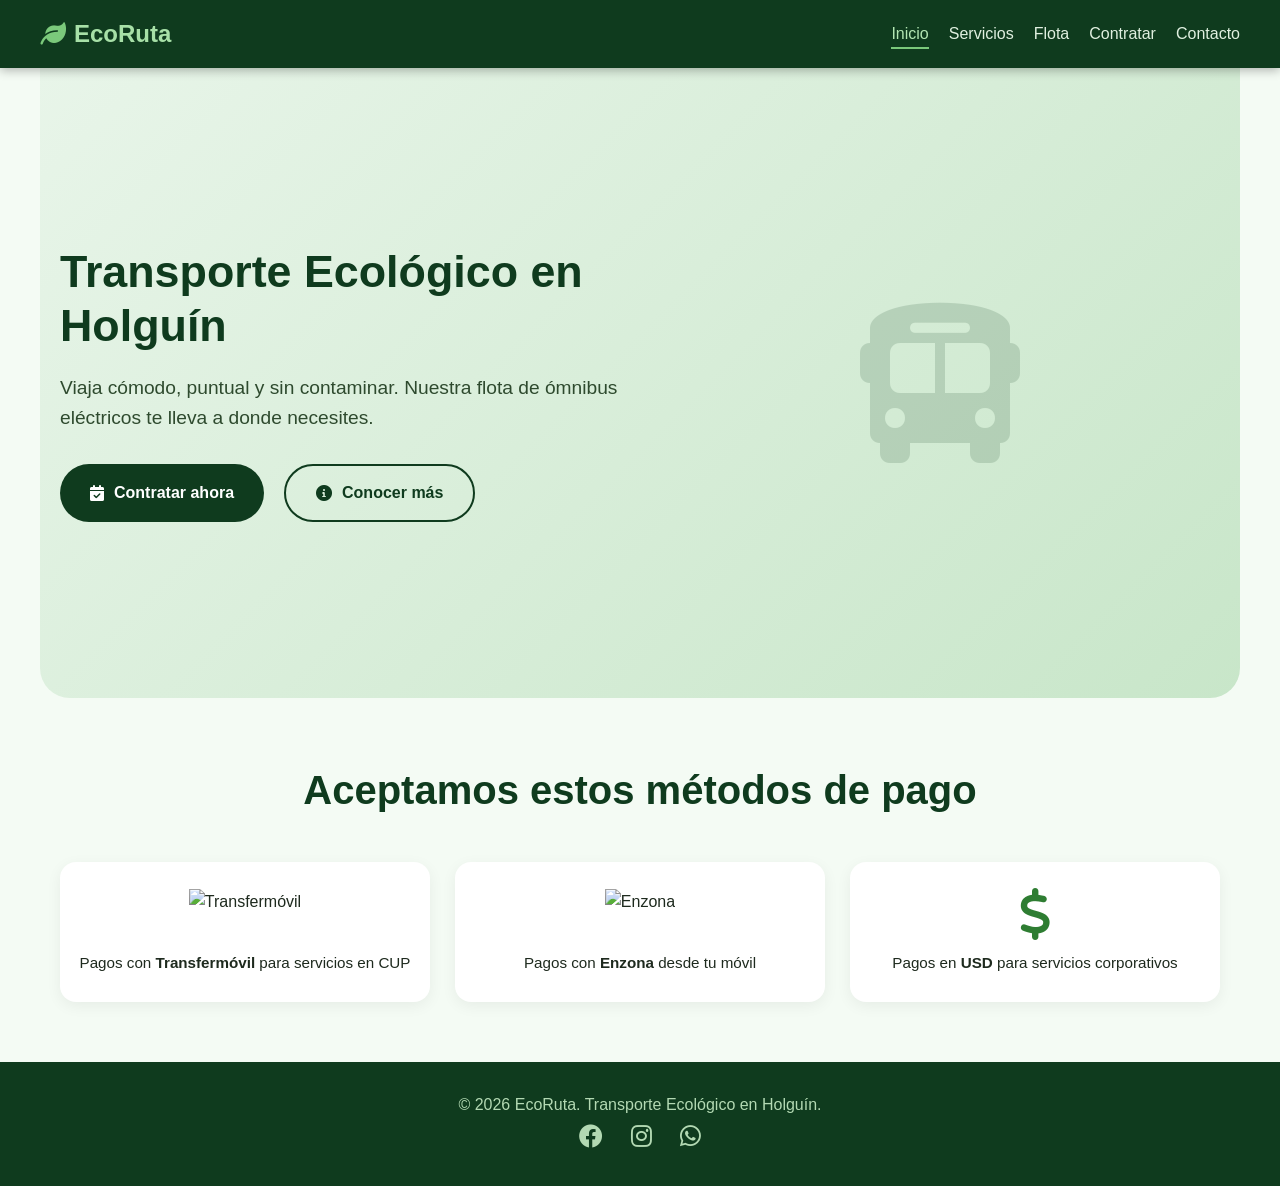
==== index.html @ dfc34566 "web" ====
<!DOCTYPE html>
<html lang="es">
<head>
    <meta charset="UTF-8" />
    <meta name="viewport" content="width=device-width, initial-scale=1.0" />
    <title>EcoRuta - Inicio</title>
    <link rel="stylesheet" href="estilo.css" />
    <link rel="stylesheet" href="https://cdnjs.cloudflare.com/ajax/libs/font-awesome/6.0.0-beta3/css/all.min.css" />
</head>
<body>
    <!-- ENCABEZADO / NAVEGACIÓN -->
    <header>
        <nav class="navbar">
            <div class="logo">
                <i class="fas fa-leaf"></i>
                <span>EcoRuta</span>
            </div>
            <ul class="nav-links">
                <li><a href="index.html" class="active">Inicio</a></li>
                <li><a href="servicios.html">Servicios</a></li>
                <li><a href="flota.html">Flota</a></li>
                <li><a href="contratar.html">Contratar</a></li>
                <li><a href="contacto.html">Contacto</a></li>
            </ul>
            <div class="hamburger" id="hamburger">
                <i class="fas fa-bars"></i>
            </div>
        </nav>
    </header>

    <!-- SECCIÓN HERO -->
    <section class="hero">
        <div class="hero-content">
            <h1>Transporte Ecológico en Holguín</h1>
            <p>
                Viaja cómodo, puntual y sin contaminar. Nuestra flota de
                ómnibus eléctricos te lleva a donde necesites.
            </p>
            <div class="hero-buttons">
                <a href="contratar.html" class="btn btn-primary">
                    <i class="fas fa-calendar-check"></i> Contratar ahora
                </a>
                <a href="servicios.html" class="btn btn-secondary">
                    <i class="fas fa-info-circle"></i> Conocer más
                </a>
            </div>
        </div>
        <div class="hero-image">
            <i class="fas fa-bus icon-bus"></i>
        </div>
    </section>

    <!-- SECCIÓN MÉTODOS DE PAGO (Destacado en Inicio) -->
    <section class="pagos">
        <h2>Aceptamos estos métodos de pago</h2>
        <div class="pagos-grid">
            <div class="pago-card">
                <img src="img/Transfermovil.jfif" alt="Transfermóvil" class="logo-pago" />
                <p>Pagos con <strong>Transfermóvil</strong> para servicios en CUP</p>
            </div>
            <div class="pago-card">
                <img src="img/Enzona.jfif" alt="Enzona" class="logo-pago" />
                <p>Pagos con <strong>Enzona</strong> desde tu móvil</p>
            </div>
            <div class="pago-card">
                <i class="fas fa-dollar-sign icono-dolar"></i>
                <p>Pagos en <strong>USD</strong> para servicios corporativos</p>
            </div>
        </div>
    </section>

    <!-- PIE DE PÁGINA -->
    <footer>
        <p>&copy; 2026 EcoRuta. Transporte Ecológico en Holguín.</p>
        <div class="social">
            <a href="#"><i class="fab fa-facebook"></i></a>
            <a href="#"><i class="fab fa-instagram"></i></a>
            <a href="#"><i class="fab fa-whatsapp"></i></a>
        </div>
    </footer>

    <script src="script.js"></script>
</body>
</html>
---- estilo.css ----
/* ============================================================
   RESET Y BASE
   ============================================================ */
* {
    margin: 0;
    padding: 0;
    box-sizing: border-box;
    scroll-behavior: smooth;
}

body {
    font-family: 'Segoe UI', Tahoma, Geneva, Verdana, sans-serif;
    background: #f4fbf4;
    color: #1e2a1e;
    line-height: 1.6;
}

a {
    text-decoration: none;
    color: inherit;
}

ul {
    list-style: none;
}

/* ============================================================
   NAVBAR
   ============================================================ */
header {
    background: #0f3b1e;
    padding: 15px 20px;
    position: sticky;
    top: 0;
    z-index: 1000;
    box-shadow: 0 2px 10px rgba(0, 0, 0, 0.3);
}

.navbar {
    display: flex;
    justify-content: space-between;
    align-items: center;
    max-width: 1200px;
    margin: 0 auto;
}

.logo {
    display: flex;
    align-items: center;
    gap: 8px;
    color: #a7e0a7;
    font-size: 1.5rem;
    font-weight: bold;
}

.logo i {
    font-size: 1.6rem;
    color: #7bc97b;
}

.nav-links {
    display: flex;
    gap: 20px;
}

.nav-links a {
    color: #e0f0e0;
    font-weight: 500;
    transition: color 0.3s;
    font-size: 1rem;
    padding: 5px 0;
}

.nav-links a:hover,
.nav-links a.active {
    color: #b3e6b3;
    border-bottom: 2px solid #7bc97b;
}

.hamburger {
    display: none;
    font-size: 1.8rem;
    color: #e0f0e0;
    cursor: pointer;
}

/* ============================================================
   BOTONES
   ============================================================ */
.btn {
    display: inline-flex;
    align-items: center;
    gap: 10px;
    padding: 14px 30px;
    border-radius: 50px;
    font-weight: 600;
    font-size: 1rem;
    border: none;
    cursor: pointer;
    transition: all 0.3s;
}

.btn-primary {
    background: #0f3b1e;
    color: #fff;
}

.btn-primary:hover {
    background: #1a5c2e;
    transform: scale(1.03);
}

.btn-secondary {
    background: transparent;
    color: #0f3b1e;
    border: 2px solid #0f3b1e;
}

.btn-secondary:hover {
    background: #0f3b1e;
    color: #fff;
}

.btn-full {
    width: 100%;
    justify-content: center;
}

/* ============================================================
   HERO
   ============================================================ */
.hero {
    display: flex;
    align-items: center;
    justify-content: space-between;
    padding: 60px 20px;
    max-width: 1200px;
    margin: 0 auto;
    min-height: 70vh;
    gap: 40px;
    background: linear-gradient(135deg, #e8f5e9, #c8e6c9);
    border-radius: 0 0 30px 30px;
}

.hero-content {
    flex: 1;
}

.hero-content h1 {
    font-size: 2.8rem;
    color: #0f3b1e;
    margin-bottom: 20px;
    line-height: 1.2;
}

.hero-content p {
    font-size: 1.2rem;
    color: #2e4a2e;
    margin-bottom: 30px;
}

.hero-buttons {
    display: flex;
    gap: 20px;
    flex-wrap: wrap;
}

.hero-image {
    flex: 1;
    display: flex;
    justify-content: center;
    align-items: center;
}

.icon-bus {
    font-size: 10rem;
    color: #0f3b1e;
    opacity: 0.15;
}

/* ============================================================
   SECCIONES GENERALES
   ============================================================ */
section {
    padding: 60px 20px;
    max-width: 1200px;
    margin: 0 auto;
}

h2 {
    font-size: 2.5rem;
    color: #0f3b1e;
    text-align: center;
    margin-bottom: 40px;
}

h3 {
    font-size: 1.4rem;
    color: #0f3b1e;
    margin-bottom: 10px;
}

/* ============================================================
   SERVICIOS
   ============================================================ */
.servicios-grid {
    display: grid;
    grid-template-columns: repeat(auto-fit, minmax(280px, 1fr));
    gap: 30px;
}

.servicio-card {
    background: #fff;
    padding: 30px 20px;
    border-radius: 16px;
    text-align: center;
    box-shadow: 0 4px 15px rgba(0, 0, 0, 0.08);
    transition: transform 0.3s;
    border-top: 4px solid #2e7d32;
}

.servicio-card:hover {
    transform: translateY(-8px);
}

.servicio-card i {
    font-size: 2.8rem;
    color: #2e7d32;
    margin-bottom: 15px;
}

.badge {
    display: inline-block;
    background: #2e7d32;
    color: #fff;
    font-size: 0.8rem;
    padding: 4px 14px;
    border-radius: 30px;
    margin-top: 10px;
}

/* ============================================================
   FLOTA
   ============================================================ */
.flota-container {
    display: grid;
    grid-template-columns: repeat(auto-fit, minmax(280px, 1fr));
    gap: 30px;
}

.flota-item {
    background: #fff;
    padding: 30px 20px;
    border-radius: 16px;
    text-align: center;
    box-shadow: 0 4px 15px rgba(0, 0, 0, 0.08);
}

.flota-item i {
    font-size: 3rem;
    color: #2e7d32;
    margin-bottom: 15px;
}

.flota-item ul {
    text-align: left;
    margin-top: 15px;
}

.flota-item ul li {
    padding: 5px 0;
}

.flota-item ul li i {
    font-size: 1rem;
    margin-right: 10px;
    color: #2e7d32;
}

/* ============================================================
   CONTRATAR (FORMULARIO)
   ============================================================ */
.contratar {
    background: #e8f5e9;
    border-radius: 30px;
    padding: 60px 20px;
}

#contrato-form {
    max-width: 700px;
    margin: 0 auto;
    background: #fff;
    padding: 35px 25px;
    border-radius: 16px;
    box-shadow: 0 4px 20px rgba(0, 0, 0, 0.06);
}

.form-group {
    margin-bottom: 18px;
}

.form-group label {
    display: block;
    font-weight: 600;
    margin-bottom: 5px;
    color: #1e2a1e;
    font-size: 0.95rem;
}

.form-group input,
.form-group select,
.form-group textarea {
    width: 100%;
    padding: 12px 15px;
    border: 2px solid #d8e8d8;
    border-radius: 10px;
    font-size: 1rem;
    transition: border 0.3s;
    background: #fafffa;
    -webkit-appearance: none;
    appearance: none;
}

.form-group input:focus,
.form-group select:focus,
.form-group textarea:focus {
    outline: none;
    border-color: #2e7d32;
}

/* ============================================================
   PAGOS (MÉTODOS DE PAGO)
   ============================================================ */
.pagos-grid {
    display: grid;
    grid-template-columns: repeat(auto-fit, minmax(200px, 1fr));
    gap: 25px;
    text-align: center;
}

.pago-card {
    background: #fff;
    padding: 25px 15px;
    border-radius: 16px;
    box-shadow: 0 4px 15px rgba(0, 0, 0, 0.06);
    display: flex;
    flex-direction: column;
    align-items: center;
    justify-content: center;
    min-height: 140px;
    transition: transform 0.3s;
}

.pago-card:hover {
    transform: translateY(-5px);
}

.pago-card p {
    margin-top: 12px;
    font-size: 0.95rem;
}

/* ===== LOGOS DE PAGO UNIFORMES ===== */
.logo-pago {
    height: 50px;
    width: auto;
    object-fit: contain;
}

.icono-dolar {
    font-size: 3.2rem;
    color: #2e7d32;
    display: flex;
    align-items: center;
    justify-content: center;
    height: 50px;
    width: 100%;
}

/* ============================================================
   CONTACTO
   ============================================================ */
.contacto-info {
    display: flex;
    justify-content: center;
    gap: 50px;
    flex-wrap: wrap;
    text-align: center;
}

.contacto-info div i {
    font-size: 2rem;
    color: #2e7d32;
    margin-bottom: 8px;
}

/* ============================================================
   FOOTER
   ============================================================ */
footer {
    background: #0f3b1e;
    color: #b3d9b3;
    text-align: center;
    padding: 30px 20px;
}

footer .social a {
    color: #b3d9b3;
    font-size: 1.5rem;
    margin: 0 12px;
    transition: color 0.3s;
}

footer .social a:hover {
    color: #7bc97b;
}

/* ============================================================
   RESPONSIVE: MÓVILES Y TABLETS
   ============================================================ */

@media (max-width: 768px) {
    /* Menú hamburguesa */
    .nav-links {
        display: none;
        flex-direction: column;
        background: #0f3b1e;
        padding: 20px;
        border-radius: 12px;
        position: absolute;
        top: 70px;
        right: 15px;
        width: 200px;
        gap: 12px;
        box-shadow: 0 4px 15px rgba(0, 0, 0, 0.3);
    }

    .nav-links.active {
        display: flex;
    }

    .hamburger {
        display: block;
    }

    /* Hero en una columna */
    .hero {
        flex-direction: column;
        text-align: center;
        padding: 40px 20px;
        min-height: auto;
        gap: 20px;
    }

    .hero-content h1 {
        font-size: 2rem;
    }

    .hero-content p {
        font-size: 1rem;
    }

    .hero-buttons {
        justify-content: center;
        flex-direction: column;
        align-items: center;
    }

    .btn {
        width: 100%;
        justify-content: center;
        padding: 12px 20px;
        font-size: 0.95rem;
    }

    .icon-bus {
        font-size: 5rem;
    }

    /* Secciones */
    section {
        padding: 40px 15px;
    }

    h2 {
        font-size: 1.8rem;
        margin-bottom: 25px;
    }

    .contratar {
        padding: 40px 15px;
        border-radius: 20px;
    }

    #contrato-form {
        padding: 25px 18px;
    }

    /* Tarjetas en una columna */
    .servicios-grid,
    .flota-container {
        grid-template-columns: 1fr;
        gap: 20px;
    }

    .pagos-grid {
        grid-template-columns: 1fr 1fr;
        gap: 15px;
    }

    /* Logos de pago */
    .logo-pago {
        height: 40px;
    }

    .icono-dolar {
        font-size: 2.6rem;
        height: 40px;
    }

    .pago-card {
        min-height: 120px;
        padding: 20px 10px;
    }

    /* Contacto en columna */
    .contacto-info {
        flex-direction: column;
        gap: 20px;
    }

    /* Footer */
    footer p {
        font-size: 0.9rem;
    }

    footer .social a {
        font-size: 1.3rem;
        margin: 0 10px;
    }
}

/* ============================================================
   RESPONSIVE: MÓVILES MUY PEQUEÑOS
   ============================================================ */
@media (max-width: 480px) {
    .logo {
        font-size: 1.2rem;
    }

    .logo i {
        font-size: 1.3rem;
    }

    .hero-content h1 {
        font-size: 1.6rem;
    }

    .hero-content p {
        font-size: 0.9rem;
    }

    .btn {
        font-size: 0.85rem;
        padding: 10px 16px;
    }

    h2 {
        font-size: 1.5rem;
    }

    .servicio-card h3 {
        font-size: 1.2rem;
    }

    .form-group input,
    .form-group select,
    .form-group textarea {
        padding: 10px 12px;
        font-size: 0.95rem;
    }

    .nav-links {
        width: 180px;
        right: 10px;
    }

    .pagos-grid {
        grid-template-columns: 1fr;
        gap: 12px;
    }

    .logo-pago {
        height: 32px;
    }

    .icono-dolar {
        font-size: 2rem;
        height: 32px;
    }

    .pago-card {
        min-height: 100px;
        padding: 15px 10px;
    }
}
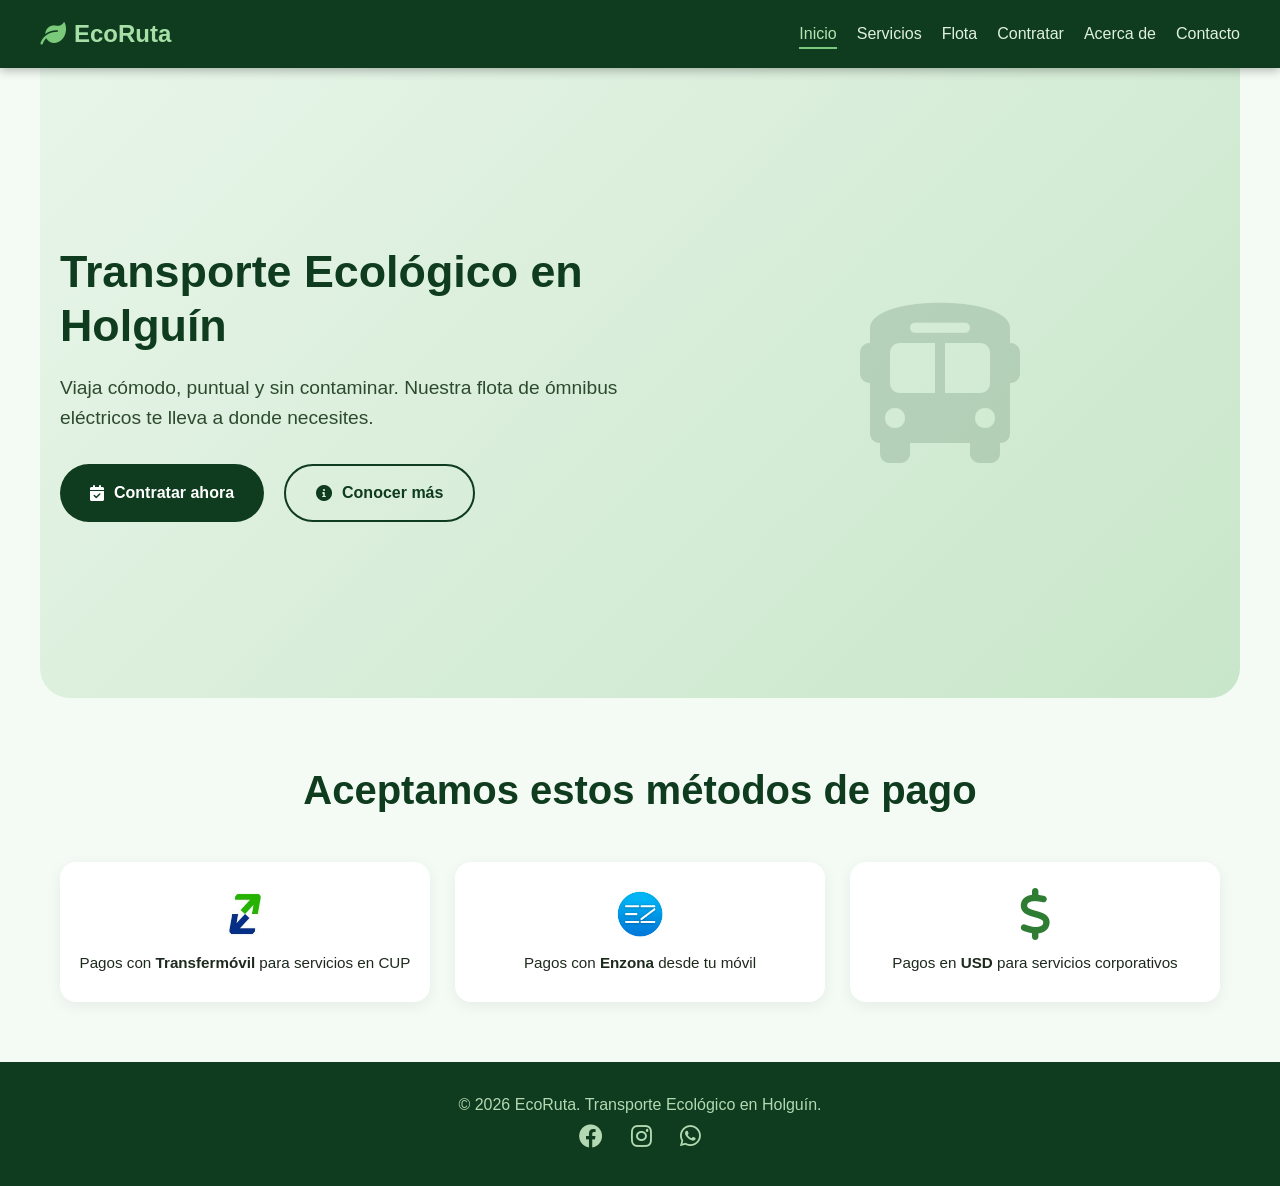
==== commit 401214bc: "Update index.html" ====
--- a/index.html
+++ b/index.html
@@ -20,6 +20,7 @@
                 <li><a href="servicios.html">Servicios</a></li>
                 <li><a href="flota.html">Flota</a></li>
                 <li><a href="contratar.html">Contratar</a></li>
+                <li><a href="acerca.html">Acerca de</a></li>
                 <li><a href="contacto.html">Contacto</a></li>
             </ul>
             <div class="hamburger" id="hamburger">
@@ -81,4 +82,4 @@
 
     <script src="script.js"></script>
 </body>
-</html>+</html>
--- a/estilo.css
+++ b/estilo.css
@@ -284,6 +284,57 @@
     background: #e8f5e9;
     border-radius: 30px;
     padding: 60px 20px;
+}
+
+/* Descripción del formulario - alineada a la izquierda */
+.contratar-descripcion {
+    text-align: center;
+    justify-content: center;
+    font-size: 1.1rem;
+    color: #2e4a2e;
+    max-width: 700px;
+    margin: -15px auto 30px auto;
+    padding: 0 10px;
+    line-height: 1.6;
+}
+
+/* Métodos de pago destacados - mejor espaciado */
+.metodos-pago-destacados {
+    display: flex;
+    justify-content: center;
+    gap: 20px;
+    flex-wrap: wrap;
+    margin-bottom: 30px;
+}
+
+.metodo-pago-item {
+    background: #fff;
+    padding: 10px 24px;
+    border-radius: 12px;
+    box-shadow: 0 2px 10px rgba(0, 0, 0, 0.08);
+    display: flex;
+    align-items: center;
+    gap: 12px;
+    transition: transform 0.2s;
+}
+
+.metodo-pago-item:hover {
+    transform: translateY(-3px);
+}
+
+.metodo-pago-item img {
+    height: 35px;
+    width: auto;
+}
+
+.metodo-pago-item i {
+    font-size: 2rem;
+    color: #2e7d32;
+}
+
+.metodo-pago-item span {
+    font-size: 1rem;
+    color: #0f3b1e;
 }
 
 #contrato-form {
@@ -392,6 +443,99 @@
     font-size: 2rem;
     color: #2e7d32;
     margin-bottom: 8px;
+}
+
+/* ============================================================
+   ACERCA DE NOSOTROS
+   ============================================================ */
+.acerca {
+    padding: 60px 20px;
+    max-width: 1200px;
+    margin: 0 auto;
+}
+
+.acerca-intro {
+    text-align: center;
+    font-size: 1.2rem;
+    color: #2e4a2e;
+    max-width: 800px;
+    margin: -20px auto 40px auto;
+}
+
+.acerca-grid {
+    display: grid;
+    grid-template-columns: repeat(auto-fit, minmax(300px, 1fr));
+    gap: 30px;
+}
+
+.acerca-card {
+    background: #fff;
+    padding: 35px 25px;
+    border-radius: 16px;
+    box-shadow: 0 4px 20px rgba(0, 0, 0, 0.06);
+    text-align: center;
+    border-bottom: 4px solid #2e7d32;
+    transition: transform 0.3s;
+}
+
+.acerca-card:hover {
+    transform: translateY(-6px);
+}
+
+.acerca-icon {
+    display: flex;
+    justify-content: center;
+    align-items: center;
+    width: 70px;
+    height: 70px;
+    background: #e8f5e9;
+    border-radius: 50%;
+    margin: 0 auto 15px auto;
+}
+
+.acerca-icon i {
+    font-size: 2.2rem;
+    color: #2e7d32;
+}
+
+.acerca-card h3 {
+    font-size: 1.5rem;
+    color: #0f3b1e;
+    margin-bottom: 15px;
+}
+
+.acerca-card p {
+    font-size: 1rem;
+    color: #2e4a2e;
+    line-height: 1.7;
+    text-align: justify;
+}
+
+/* ============================================================
+   VALORES
+   ============================================================ */
+.valores-grid {
+    display: flex;
+    justify-content: center;
+    flex-wrap: wrap;
+    gap: 20px 40px;
+}
+
+.valor-item {
+    display: flex;
+    align-items: center;
+    gap: 10px;
+    background: #fff;
+    padding: 12px 24px;
+    border-radius: 50px;
+    box-shadow: 0 2px 10px rgba(0, 0, 0, 0.06);
+    font-weight: 600;
+    color: #0f3b1e;
+}
+
+.valor-item i {
+    font-size: 1.3rem;
+    color: #2e7d32;
 }
 
 /* ============================================================
@@ -498,7 +642,8 @@
 
     /* Tarjetas en una columna */
     .servicios-grid,
-    .flota-container {
+    .flota-container,
+    .acerca-grid {
         grid-template-columns: 1fr;
         gap: 20px;
     }
@@ -527,6 +672,54 @@
     .contacto-info {
         flex-direction: column;
         gap: 20px;
+    }
+
+    /* Acerca de */
+    .acerca-card p {
+        text-align: left;
+    }
+
+    .valores-grid {
+        gap: 12px 20px;
+    }
+
+    .valor-item {
+        padding: 10px 18px;
+        font-size: 0.9rem;
+    }
+
+    .acerca-intro {
+        font-size: 1rem;
+        padding: 0 10px;
+    }
+
+    /* Contratar */
+    .contratar-descripcion {
+        text-align: left;
+        font-size: 1rem;
+        padding: 0 5px;
+        margin: -10px auto 25px auto;
+    }
+
+    .metodos-pago-destacados {
+        gap: 12px;
+    }
+
+    .metodo-pago-item {
+        padding: 8px 16px;
+        gap: 8px;
+    }
+
+    .metodo-pago-item img {
+        height: 28px;
+    }
+
+    .metodo-pago-item i {
+        font-size: 1.5rem;
+    }
+
+    .metodo-pago-item span {
+        font-size: 0.9rem;
     }
 
     /* Footer */
@@ -603,4 +796,57 @@
         min-height: 100px;
         padding: 15px 10px;
     }
-}+
+    /* Acerca de */
+    .acerca-card {
+        padding: 25px 18px;
+    }
+
+    .acerca-icon {
+        width: 60px;
+        height: 60px;
+    }
+
+    .acerca-icon i {
+        font-size: 1.8rem;
+    }
+
+    .acerca-card h3 {
+        font-size: 1.3rem;
+    }
+
+    .valor-item {
+        padding: 8px 14px;
+        font-size: 0.8rem;
+        gap: 6px;
+    }
+
+    .valor-item i {
+        font-size: 1rem;
+    }
+
+    /* Contratar */
+    .contratar-descripcion {
+        font-size: 0.95rem;
+    }
+
+    .metodos-pago-destacados {
+        flex-direction: column;
+        align-items: center;
+        gap: 10px;
+    }
+
+    .metodo-pago-item {
+        width: 100%;
+        justify-content: center;
+        padding: 10px 16px;
+    }
+
+    .metodo-pago-item img {
+        height: 30px;
+    }
+
+    .metodo-pago-item i {
+        font-size: 1.8rem;
+    }
+}
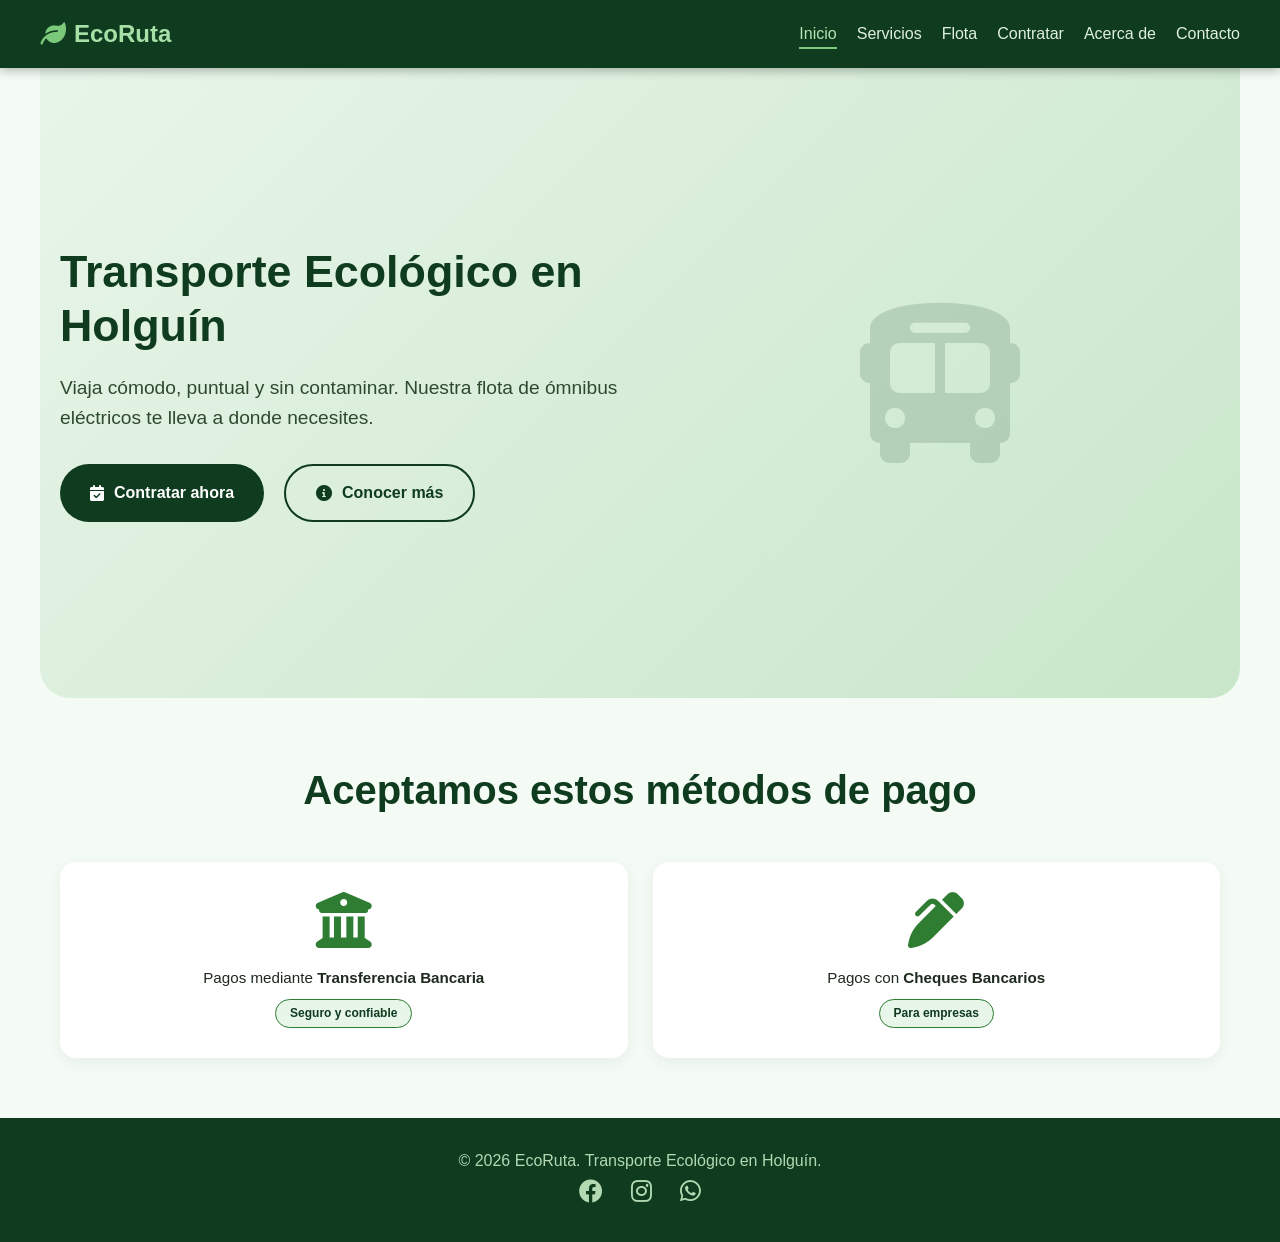
==== commit e2923ff6: "Actualizacion" ====
--- a/index.html
+++ b/index.html
@@ -41,7 +41,7 @@
                 <a href="contratar.html" class="btn btn-primary">
                     <i class="fas fa-calendar-check"></i> Contratar ahora
                 </a>
-                <a href="servicios.html" class="btn btn-secondary">
+                <a href="acerca.html" class="btn btn-secondary">
                     <i class="fas fa-info-circle"></i> Conocer más
                 </a>
             </div>
@@ -51,21 +51,19 @@
         </div>
     </section>
 
-    <!-- SECCIÓN MÉTODOS DE PAGO (Destacado en Inicio) -->
+    <!-- SECCIÓN MÉTODOS DE PAGO (Actualizada) -->
     <section class="pagos">
         <h2>Aceptamos estos métodos de pago</h2>
         <div class="pagos-grid">
             <div class="pago-card">
-                <img src="img/Transfermovil.jfif" alt="Transfermóvil" class="logo-pago" />
-                <p>Pagos con <strong>Transfermóvil</strong> para servicios en CUP</p>
+                <i class="fas fa-university icono-pago"></i>
+                <p>Pagos mediante <strong>Transferencia Bancaria</strong></p>
+                <span class="badge-pago">Seguro y confiable</span>
             </div>
             <div class="pago-card">
-                <img src="img/Enzona.jfif" alt="Enzona" class="logo-pago" />
-                <p>Pagos con <strong>Enzona</strong> desde tu móvil</p>
-            </div>
-            <div class="pago-card">
-                <i class="fas fa-dollar-sign icono-dolar"></i>
-                <p>Pagos en <strong>USD</strong> para servicios corporativos</p>
+                <i class="fas fa-pen-alt icono-pago"></i>
+                <p>Pagos con <strong>Cheques Bancarios</strong></p>
+                <span class="badge-pago">Para empresas</span>
             </div>
         </div>
     </section>
@@ -82,4 +80,4 @@
 
     <script src="script.js"></script>
 </body>
-</html>
+</html>
--- a/estilo.css
+++ b/estilo.css
@@ -288,8 +288,7 @@
 
 /* Descripción del formulario - alineada a la izquierda */
 .contratar-descripcion {
-    text-align: center;
-    justify-content: center;
+    text-align: left;
     font-size: 1.1rem;
     color: #2e4a2e;
     max-width: 700px;
@@ -391,14 +390,14 @@
 
 .pago-card {
     background: #fff;
-    padding: 25px 15px;
+    padding: 30px 20px;
     border-radius: 16px;
     box-shadow: 0 4px 15px rgba(0, 0, 0, 0.06);
     display: flex;
     flex-direction: column;
     align-items: center;
     justify-content: center;
-    min-height: 140px;
+    min-height: 160px;
     transition: transform 0.3s;
 }
 
@@ -407,25 +406,31 @@
 }
 
 .pago-card p {
-    margin-top: 12px;
+    margin-top: 8px;
     font-size: 0.95rem;
-}
-
-/* ===== LOGOS DE PAGO UNIFORMES ===== */
-.logo-pago {
-    height: 50px;
-    width: auto;
-    object-fit: contain;
-}
-
-.icono-dolar {
-    font-size: 3.2rem;
+    text-align: center;
+}
+
+/* ============================================================
+   NUEVOS MÉTODOS DE PAGO: TRANSFERENCIA Y CHEQUES
+   ============================================================ */
+.icono-pago {
+    font-size: 3.5rem;
     color: #2e7d32;
-    display: flex;
-    align-items: center;
-    justify-content: center;
-    height: 50px;
-    width: 100%;
+    margin-bottom: 10px;
+    display: block;
+}
+
+.badge-pago {
+    display: inline-block;
+    background: #e8f5e9;
+    color: #0f3b1e;
+    font-size: 0.75rem;
+    padding: 4px 14px;
+    border-radius: 30px;
+    margin-top: 8px;
+    font-weight: 600;
+    border: 1px solid #2e7d32;
 }
 
 /* ============================================================
@@ -654,18 +659,18 @@
     }
 
     /* Logos de pago */
-    .logo-pago {
-        height: 40px;
-    }
-
-    .icono-dolar {
-        font-size: 2.6rem;
-        height: 40px;
+    .icono-pago {
+        font-size: 2.8rem;
     }
 
     .pago-card {
-        min-height: 120px;
-        padding: 20px 10px;
+        min-height: 140px;
+        padding: 20px 15px;
+    }
+
+    .badge-pago {
+        font-size: 0.7rem;
+        padding: 3px 12px;
     }
 
     /* Contacto en columna */
@@ -783,18 +788,18 @@
         gap: 12px;
     }
 
-    .logo-pago {
-        height: 32px;
-    }
-
-    .icono-dolar {
-        font-size: 2rem;
-        height: 32px;
+    .icono-pago {
+        font-size: 2.2rem;
     }
 
     .pago-card {
-        min-height: 100px;
+        min-height: 120px;
         padding: 15px 10px;
+    }
+
+    .badge-pago {
+        font-size: 0.65rem;
+        padding: 2px 10px;
     }
 
     /* Acerca de */
@@ -849,4 +854,4 @@
     .metodo-pago-item i {
         font-size: 1.8rem;
     }
-}
+}
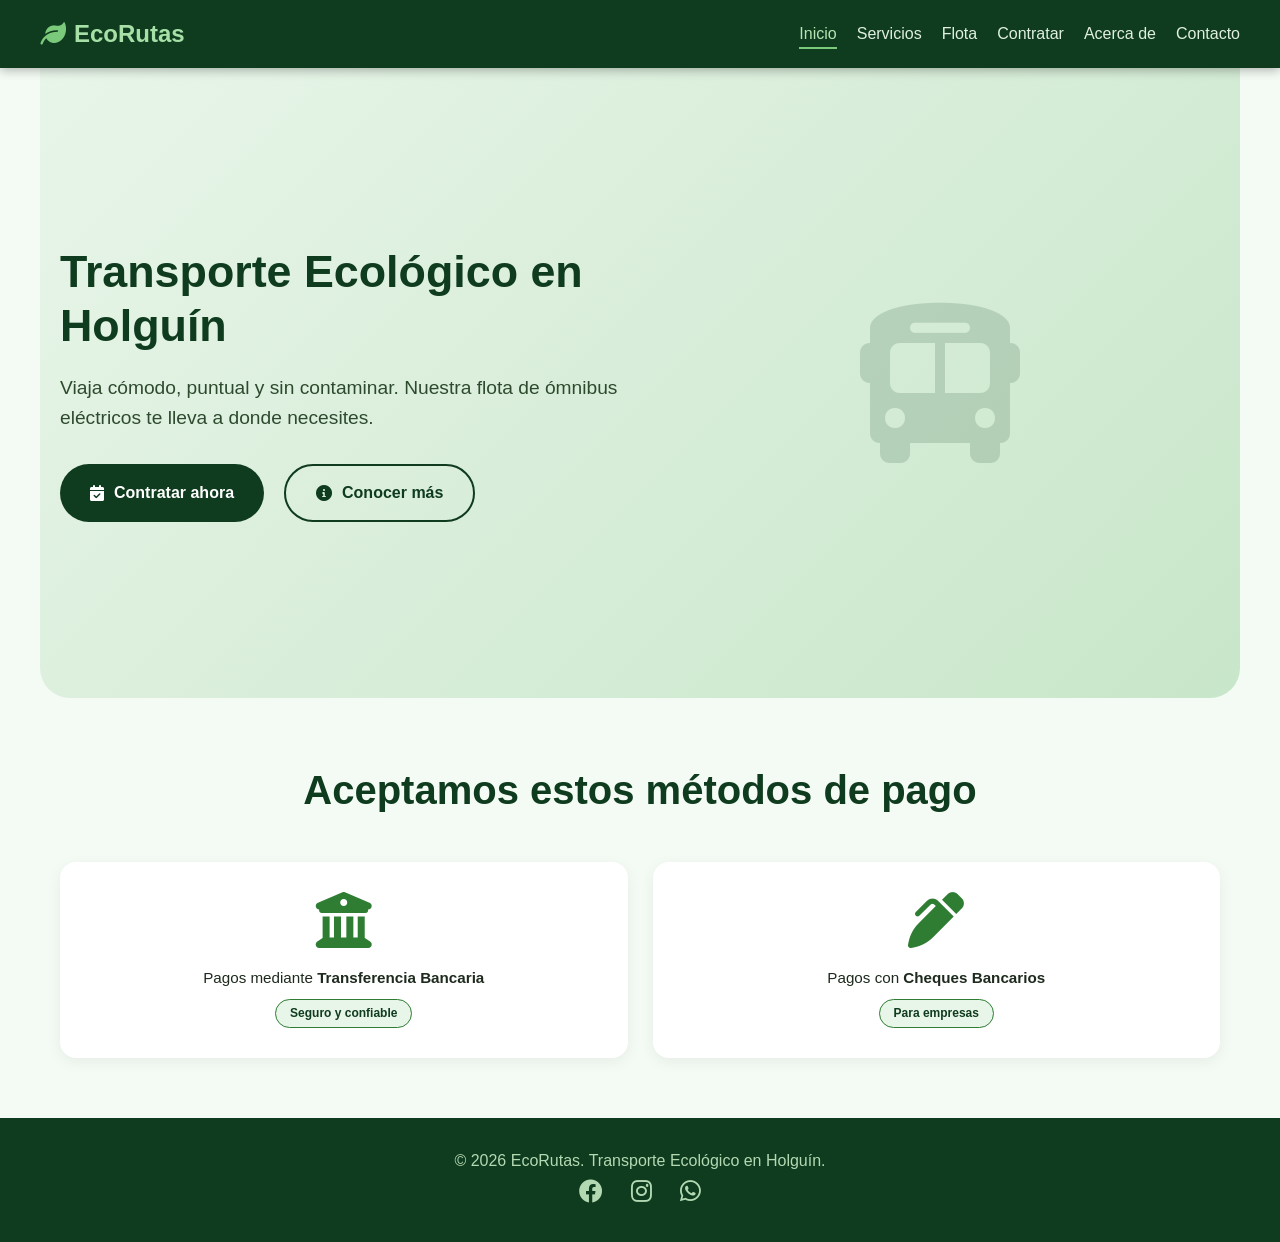
==== commit b343171f: "Update index.html" ====
--- a/index.html
+++ b/index.html
@@ -13,7 +13,7 @@
         <nav class="navbar">
             <div class="logo">
                 <i class="fas fa-leaf"></i>
-                <span>EcoRuta</span>
+                <span>EcoRutas</span>
             </div>
             <ul class="nav-links">
                 <li><a href="index.html" class="active">Inicio</a></li>
@@ -70,7 +70,7 @@
 
     <!-- PIE DE PÁGINA -->
     <footer>
-        <p>&copy; 2026 EcoRuta. Transporte Ecológico en Holguín.</p>
+        <p>&copy; 2026 EcoRutas. Transporte Ecológico en Holguín.</p>
         <div class="social">
             <a href="#"><i class="fab fa-facebook"></i></a>
             <a href="#"><i class="fab fa-instagram"></i></a>
@@ -80,4 +80,4 @@
 
     <script src="script.js"></script>
 </body>
-</html>+</html>
--- a/estilo.css
+++ b/estilo.css
@@ -288,7 +288,8 @@
 
 /* Descripción del formulario - alineada a la izquierda */
 .contratar-descripcion {
-    text-align: left;
+    text-align: center;
+    justify-content: center;
     font-size: 1.1rem;
     color: #2e4a2e;
     max-width: 700px;
@@ -854,4 +855,4 @@
     .metodo-pago-item i {
         font-size: 1.8rem;
     }
-}+}
